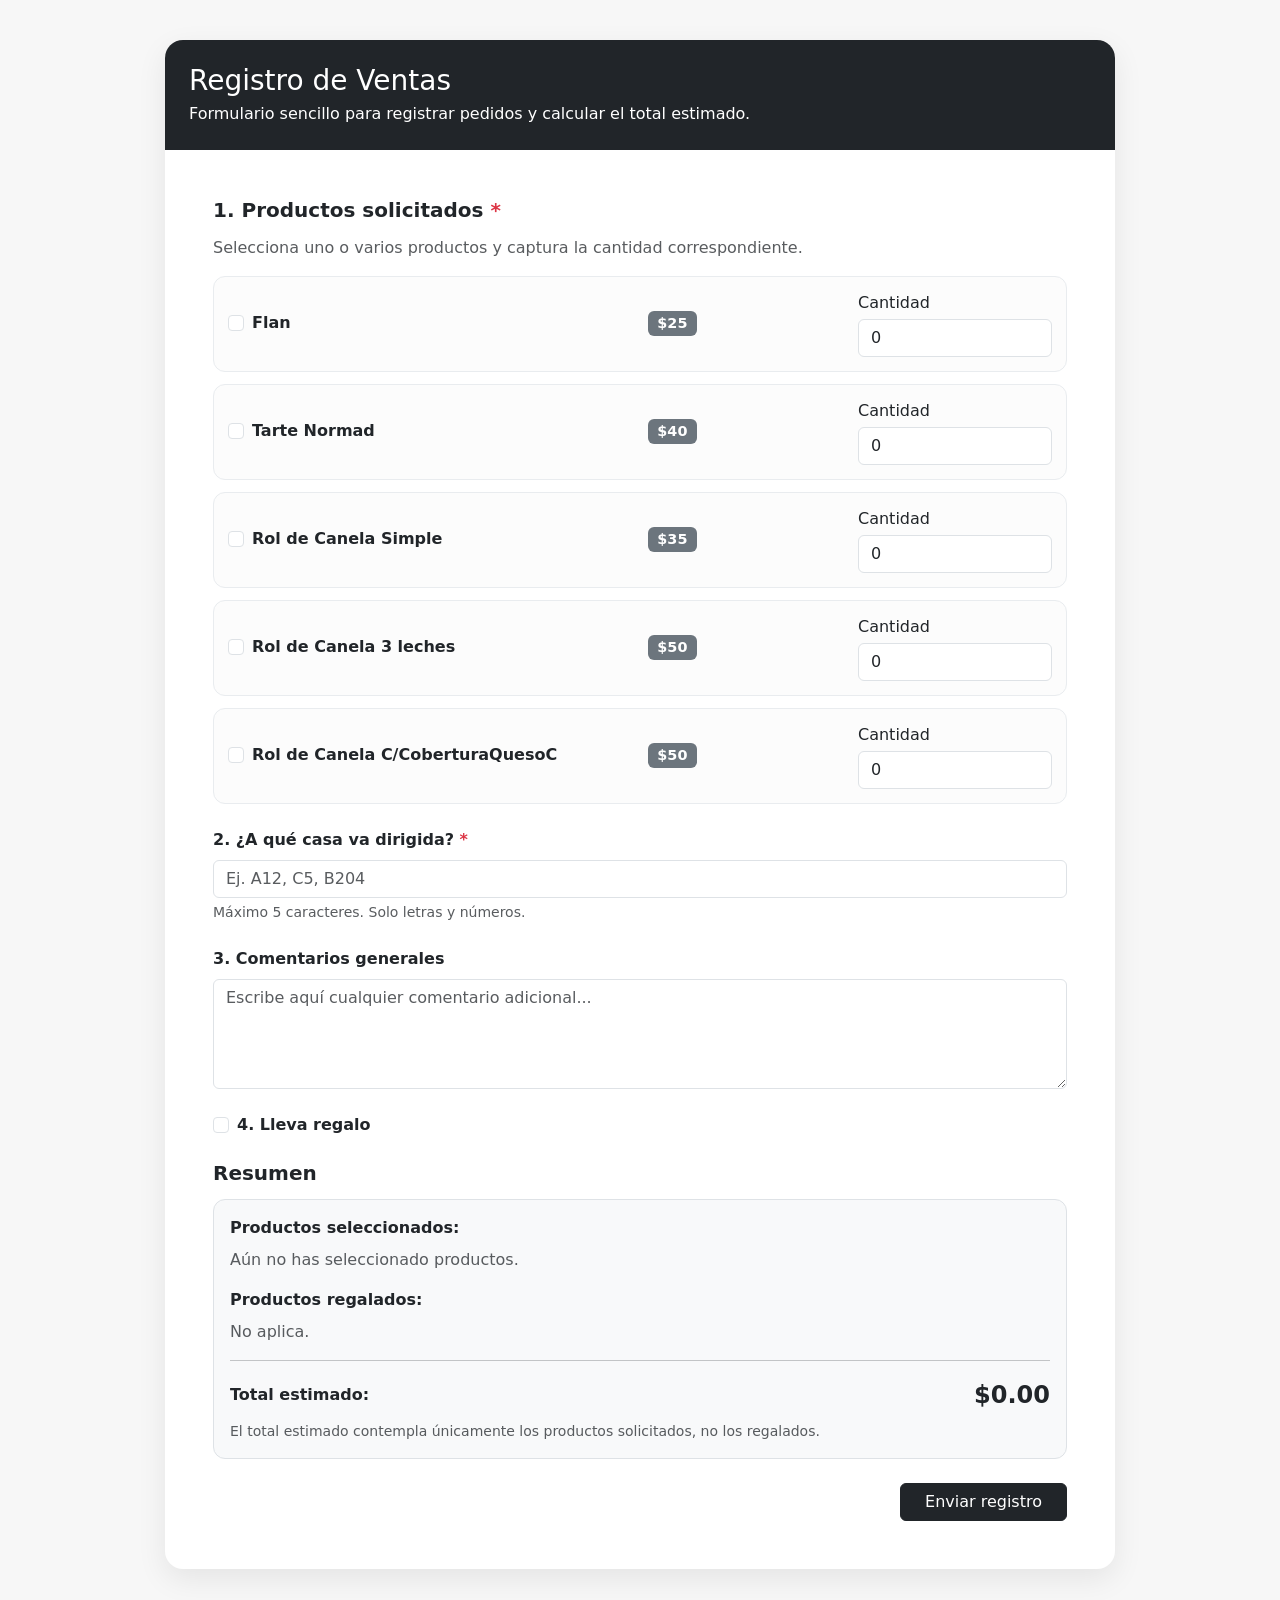
==== provisional/internalServices/registro-ventas/index.html @ c913f5dd "primera prueba funcional de lo que queremos hacer" ====
<!DOCTYPE html>
<html lang="es">
<head>
  <meta charset="UTF-8" />
  <meta name="viewport" content="width=device-width, initial-scale=1.0" />
  <title>Registro de Ventas</title>
  <link
    href="https://cdn.jsdelivr.net/npm/bootstrap@5.3.3/dist/css/bootstrap.min.css"
    rel="stylesheet"
  />
  <style>
    body {
      background: #f7f7f7;
    }

    .form-card {
      max-width: 950px;
      margin: 40px auto;
      background: #fff;
      border-radius: 18px;
      box-shadow: 0 10px 30px rgba(0, 0, 0, 0.08);
      overflow: hidden;
    }

    .form-header {
      background: #212529;
      color: #fff;
      padding: 24px;
    }

    .product-row,
    .gift-row {
      border: 1px solid #e9ecef;
      border-radius: 12px;
      padding: 14px;
      margin-bottom: 12px;
      background: #fcfcfc;
    }

    .section-title {
      font-weight: 700;
      margin-bottom: 14px;
    }

    .summary-box {
      background: #f8f9fa;
      border: 1px solid #dee2e6;
      border-radius: 12px;
      padding: 16px;
    }

    .hidden {
      display: none !important;
    }

    .price-badge {
      font-size: 0.9rem;
    }

    .required-star {
      color: #dc3545;
    }
  </style>
</head>
<body>
  <div class="container">
    <div class="form-card">
      <div class="form-header">
        <h1 class="h3 mb-1">Registro de Ventas</h1>
        <p class="mb-0">Formulario sencillo para registrar pedidos y calcular el total estimado.</p>
      </div>

      <div class="p-4 p-md-5">
        <form
          id="salesForm"
          action="https://formspree.io/f/mreynare"
          method="POST"
          novalidate
        >
          <!-- ===================================================== -->
          <!-- CONFIGURACION OCULTA PARA FORMSPREE -->
          <!-- ===================================================== -->
          <input type="hidden" name="_subject" value="Nuevo registro de venta" />
          <input type="hidden" name="Resumen de productos solicitados" id="productosSolicitadosResumen" />
          <input type="hidden" name="Resumen de productos regalados" id="productosRegaladosResumen" />
          <input type="hidden" name="Total estimado" id="totalEstimadoInput" />
          <input type="hidden" name="Lleva regalo (respuesta)" id="llevaRegaloRespuesta" />

          <!-- ===================================================== -->
          <!-- 1. PRODUCTOS SOLICITADOS -->
          <!-- ===================================================== -->
          <section class="mb-4">
            <h2 class="h5 section-title">
              1. Productos solicitados <span class="required-star">*</span>
            </h2>
            <p class="text-muted mb-3">
              Selecciona uno o varios productos y captura la cantidad correspondiente.
            </p>

            <div id="productsContainer"></div>
            <div class="invalid-feedback d-block hidden" id="productsError">
              Debes seleccionar al menos un producto con cantidad mayor a 0.
            </div>
          </section>

          <!-- ===================================================== -->
          <!-- 2. A QUE CASA VA DIRIGIDA -->
          <!-- ===================================================== -->
          <section class="mb-4">
            <label for="casaDirigida" class="form-label fw-semibold">
              2. ¿A qué casa va dirigida? <span class="required-star">*</span>
            </label>
            <input
              type="text"
              class="form-control"
              id="casaDirigida"
              name="A que casa va dirigida"
              maxlength="5"
              placeholder="Ej. A12, C5, B204"
              required
            />
            <div class="form-text">
              Máximo 5 caracteres. Solo letras y números.
            </div>
            <div class="invalid-feedback">
              Captura un valor válido de máximo 5 caracteres, usando solo letras y números.
            </div>
          </section>

          <!-- ===================================================== -->
          <!-- 3. COMENTARIOS GENERALES -->
          <!-- ===================================================== -->
          <section class="mb-4">
            <label for="comentariosGenerales" class="form-label fw-semibold">
              3. Comentarios generales
            </label>
            <textarea
              class="form-control"
              id="comentariosGenerales"
              name="Comentarios generales"
              rows="4"
              placeholder="Escribe aquí cualquier comentario adicional..."
            ></textarea>
          </section>

          <!-- ===================================================== -->
          <!-- 4. LLEVA REGALO -->
          <!-- ===================================================== -->
          <section class="mb-4">
            <div class="form-check mb-3">
              <input
                class="form-check-input"
                type="checkbox"
                id="llevaRegalo"
                name="Lleva regalo"
              />
              <label class="form-check-label fw-semibold" for="llevaRegalo">
                4. Lleva regalo
              </label>
            </div>

            <div id="giftSection" class="hidden">
              <div class="mb-2 text-muted">
                Selecciona los productos que se regalaron y su cantidad.
              </div>
              <div id="giftProductsContainer"></div>
            </div>
          </section>

          <!-- ===================================================== -->
          <!-- RESUMEN -->
          <!-- ===================================================== -->
          <section class="mb-4">
            <h2 class="h5 section-title">Resumen</h2>
            <div class="summary-box">
              <p class="mb-2"><strong>Productos seleccionados:</strong></p>
              <div id="selectedProductsPreview" class="mb-3 text-muted">
                Aún no has seleccionado productos.
              </div>

              <p class="mb-2"><strong>Productos regalados:</strong></p>
              <div id="giftProductsPreview" class="mb-3 text-muted">
                No aplica.
              </div>

              <hr />

              <div class="d-flex justify-content-between align-items-center">
                <span class="fw-semibold">Total estimado:</span>
                <span class="fs-4 fw-bold" id="totalDisplay">$0.00</span>
              </div>
              <div class="form-text mt-2">
                El total estimado contempla únicamente los productos solicitados, no los regalados.
              </div>
            </div>
          </section>

          <div class="d-grid d-md-flex justify-content-md-end">
            <button type="submit" class="btn btn-dark px-4">
              Enviar registro
            </button>
          </div>
        </form>
      </div>
    </div>
  </div>

  <script>
    /*
      ============================================================
      CONFIGURACION EDITABLE DE PRODUCTOS
      - Aqui puedes cambiar nombres y precios
      ============================================================
    */
    const PRODUCTOS = [
      { id: "flan", nombre: "Flan", precio: 25 },
      { id: "tarte_normad", nombre: "Tarte Normad", precio: 40 },
      { id: "rol_canela_simple", nombre: "Rol de Canela Simple", precio: 35 },
      { id: "rol_canela_3_leches", nombre: "Rol de Canela 3 leches", precio: 50 },
      { id: "rol_canela_cobertura_quesoc", nombre: "Rol de Canela C/CoberturaQuesoC", precio: 50 }
    ];

    const productsContainer = document.getElementById("productsContainer");
    const giftProductsContainer = document.getElementById("giftProductsContainer");
    const llevaRegaloCheckbox = document.getElementById("llevaRegalo");
    const giftSection = document.getElementById("giftSection");
    const totalDisplay = document.getElementById("totalDisplay");
    const selectedProductsPreview = document.getElementById("selectedProductsPreview");
    const giftProductsPreview = document.getElementById("giftProductsPreview");
    const totalEstimadoInput = document.getElementById("totalEstimadoInput");
    const productosSolicitadosResumen = document.getElementById("productosSolicitadosResumen");
    const productosRegaladosResumen = document.getElementById("productosRegaladosResumen");
    const llevaRegaloRespuesta = document.getElementById("llevaRegaloRespuesta");
    const salesForm = document.getElementById("salesForm");
    const casaDirigidaInput = document.getElementById("casaDirigida");
    const productsError = document.getElementById("productsError");

    function createProductRow(producto, type = "venta") {
      const row = document.createElement("div");
      row.className = type === "venta" ? "product-row" : "gift-row";

      const checkId = `${type}_${producto.id}_check`;
      const qtyId = `${type}_${producto.id}_qty`;

      row.innerHTML = `
        <div class="row g-3 align-items-center">
          <div class="col-12 col-md-6">
            <div class="form-check">
              <input
                class="form-check-input product-check"
                type="checkbox"
                id="${checkId}"
                data-type="${type}"
                data-product-id="${producto.id}"
                data-product-name="${producto.nombre}"
                data-product-price="${producto.precio}"
              />
              <label class="form-check-label fw-semibold" for="${checkId}">
                ${producto.nombre}
              </label>
            </div>
          </div>

          <div class="col-6 col-md-3">
            <span class="badge text-bg-secondary price-badge">$${producto.precio}</span>
          </div>

          <div class="col-6 col-md-3">
            <label for="${qtyId}" class="form-label mb-1">Cantidad</label>
            <input
              type="number"
              min="0"
              step="1"
              value="0"
              id="${qtyId}"
              class="form-control product-qty"
              data-type="${type}"
              data-product-id="${producto.id}"
              data-product-name="${producto.nombre}"
              data-product-price="${producto.precio}"
              ${type === "regalo" ? '' : `name="Cantidad producto ${producto.nombre}"`}
            />
          </div>
        </div>
      `;

      return row;
    }

    function renderProducts() {
      productsContainer.innerHTML = "";
      giftProductsContainer.innerHTML = "";

      PRODUCTOS.forEach((producto) => {
        productsContainer.appendChild(createProductRow(producto, "venta"));
        giftProductsContainer.appendChild(createProductRow(producto, "regalo"));
      });

      attachEvents();
      updateSummary();
    }

    function attachEvents() {
      document.querySelectorAll(".product-check").forEach((checkbox) => {
        checkbox.addEventListener("change", () => {
          const type = checkbox.dataset.type;
          const productId = checkbox.dataset.productId;
          const qtyInput = document.querySelector(
            `.product-qty[data-type="${type}"][data-product-id="${productId}"]`
          );

          if (checkbox.checked && Number(qtyInput.value) === 0) {
            qtyInput.value = 1;
          }

          if (!checkbox.checked) {
            qtyInput.value = 0;
          }

          updateSummary();
        });
      });

      document.querySelectorAll(".product-qty").forEach((qtyInput) => {
        qtyInput.addEventListener("input", () => {
          let value = parseInt(qtyInput.value, 10);

          if (isNaN(value) || value < 0) {
            qtyInput.value = 0;
            value = 0;
          }

          const type = qtyInput.dataset.type;
          const productId = qtyInput.dataset.productId;
          const checkbox = document.querySelector(
            `.product-check[data-type="${type}"][data-product-id="${productId}"]`
          );

          checkbox.checked = value > 0;
          updateSummary();
        });
      });
    }

    function getSelectedProducts(type = "venta") {
      const items = [];

      document.querySelectorAll(`.product-qty[data-type="${type}"]`).forEach((input) => {
        const cantidad = parseInt(input.value, 10) || 0;

        if (cantidad > 0) {
          items.push({
            id: input.dataset.productId,
            nombre: input.dataset.productName,
            precio: parseFloat(input.dataset.productPrice),
            cantidad: cantidad,
            subtotal: parseFloat(input.dataset.productPrice) * cantidad
          });
        }
      });

      return items;
    }

    function updateSummary() {
      const ventas = getSelectedProducts("venta");
      const regalos = llevaRegaloCheckbox.checked ? getSelectedProducts("regalo") : [];

      const total = ventas.reduce((acc, item) => acc + item.subtotal, 0);

      if (ventas.length > 0) {
        selectedProductsPreview.innerHTML = ventas
          .map(
            (item) =>
              `<div>• ${item.nombre} — Cantidad: ${item.cantidad} — Subtotal: $${item.subtotal.toFixed(2)}</div>`
          )
          .join("");
      } else {
        selectedProductsPreview.innerHTML = `<span class="text-muted">Aún no has seleccionado productos.</span>`;
      }

      if (llevaRegaloCheckbox.checked) {
        if (regalos.length > 0) {
          giftProductsPreview.innerHTML = regalos
            .map((item) => `<div>• ${item.nombre} — Cantidad: ${item.cantidad}</div>`)
            .join("");
        } else {
          giftProductsPreview.innerHTML = `<span class="text-muted">Se marcó regalo, pero aún no se han seleccionado productos regalados.</span>`;
        }
      } else {
        giftProductsPreview.innerHTML = `<span class="text-muted">No aplica.</span>`;
      }

      totalDisplay.textContent = `$${total.toFixed(2)}`;
      totalEstimadoInput.value = total.toFixed(2);

      productosSolicitadosResumen.value =
        ventas.length > 0
          ? ventas
              .map(
                (item) =>
                  `${item.nombre} | Cantidad: ${item.cantidad} | Precio unitario: $${item.precio} | Subtotal: $${item.subtotal.toFixed(2)}`
              )
              .join(" ; ")
          : "Sin productos seleccionados";

      productosRegaladosResumen.value =
        regalos.length > 0
          ? regalos
              .map((item) => `${item.nombre} | Cantidad: ${item.cantidad}`)
              .join(" ; ")
          : "Sin productos regalados";

      llevaRegaloRespuesta.value = llevaRegaloCheckbox.checked ? "Sí" : "No";
    }

    function validateCasaDirigida() {
      const value = casaDirigidaInput.value.trim();
      const regex = /^[a-zA-Z0-9]{1,5}$/;

      if (!regex.test(value)) {
        casaDirigidaInput.classList.add("is-invalid");
        return false;
      }

      casaDirigidaInput.classList.remove("is-invalid");
      casaDirigidaInput.classList.add("is-valid");
      return true;
    }

    function validateProducts() {
      const ventas = getSelectedProducts("venta");
      const isValid = ventas.length > 0;

      productsError.classList.toggle("hidden", isValid);
      return isValid;
    }

    casaDirigidaInput.addEventListener("input", () => {
      const cleaned = casaDirigidaInput.value.replace(/[^a-zA-Z0-9]/g, "").slice(0, 5);
      casaDirigidaInput.value = cleaned;
      if (cleaned.length > 0) validateCasaDirigida();
    });

    llevaRegaloCheckbox.addEventListener("change", () => {
      giftSection.classList.toggle("hidden", !llevaRegaloCheckbox.checked);

      if (!llevaRegaloCheckbox.checked) {
        document.querySelectorAll('.product-qty[data-type="regalo"]').forEach((input) => {
          input.value = 0;
        });
        document.querySelectorAll('.product-check[data-type="regalo"]').forEach((check) => {
          check.checked = false;
        });
      }

      updateSummary();
    });

    salesForm.addEventListener("submit", (e) => {
      const isCasaValid = validateCasaDirigida();
      const areProductsValid = validateProducts();

      updateSummary();

      if (!isCasaValid || !areProductsValid) {
        e.preventDefault();
        e.stopPropagation();
      }
    });

    renderProducts();
  </script>
</body>
</html>
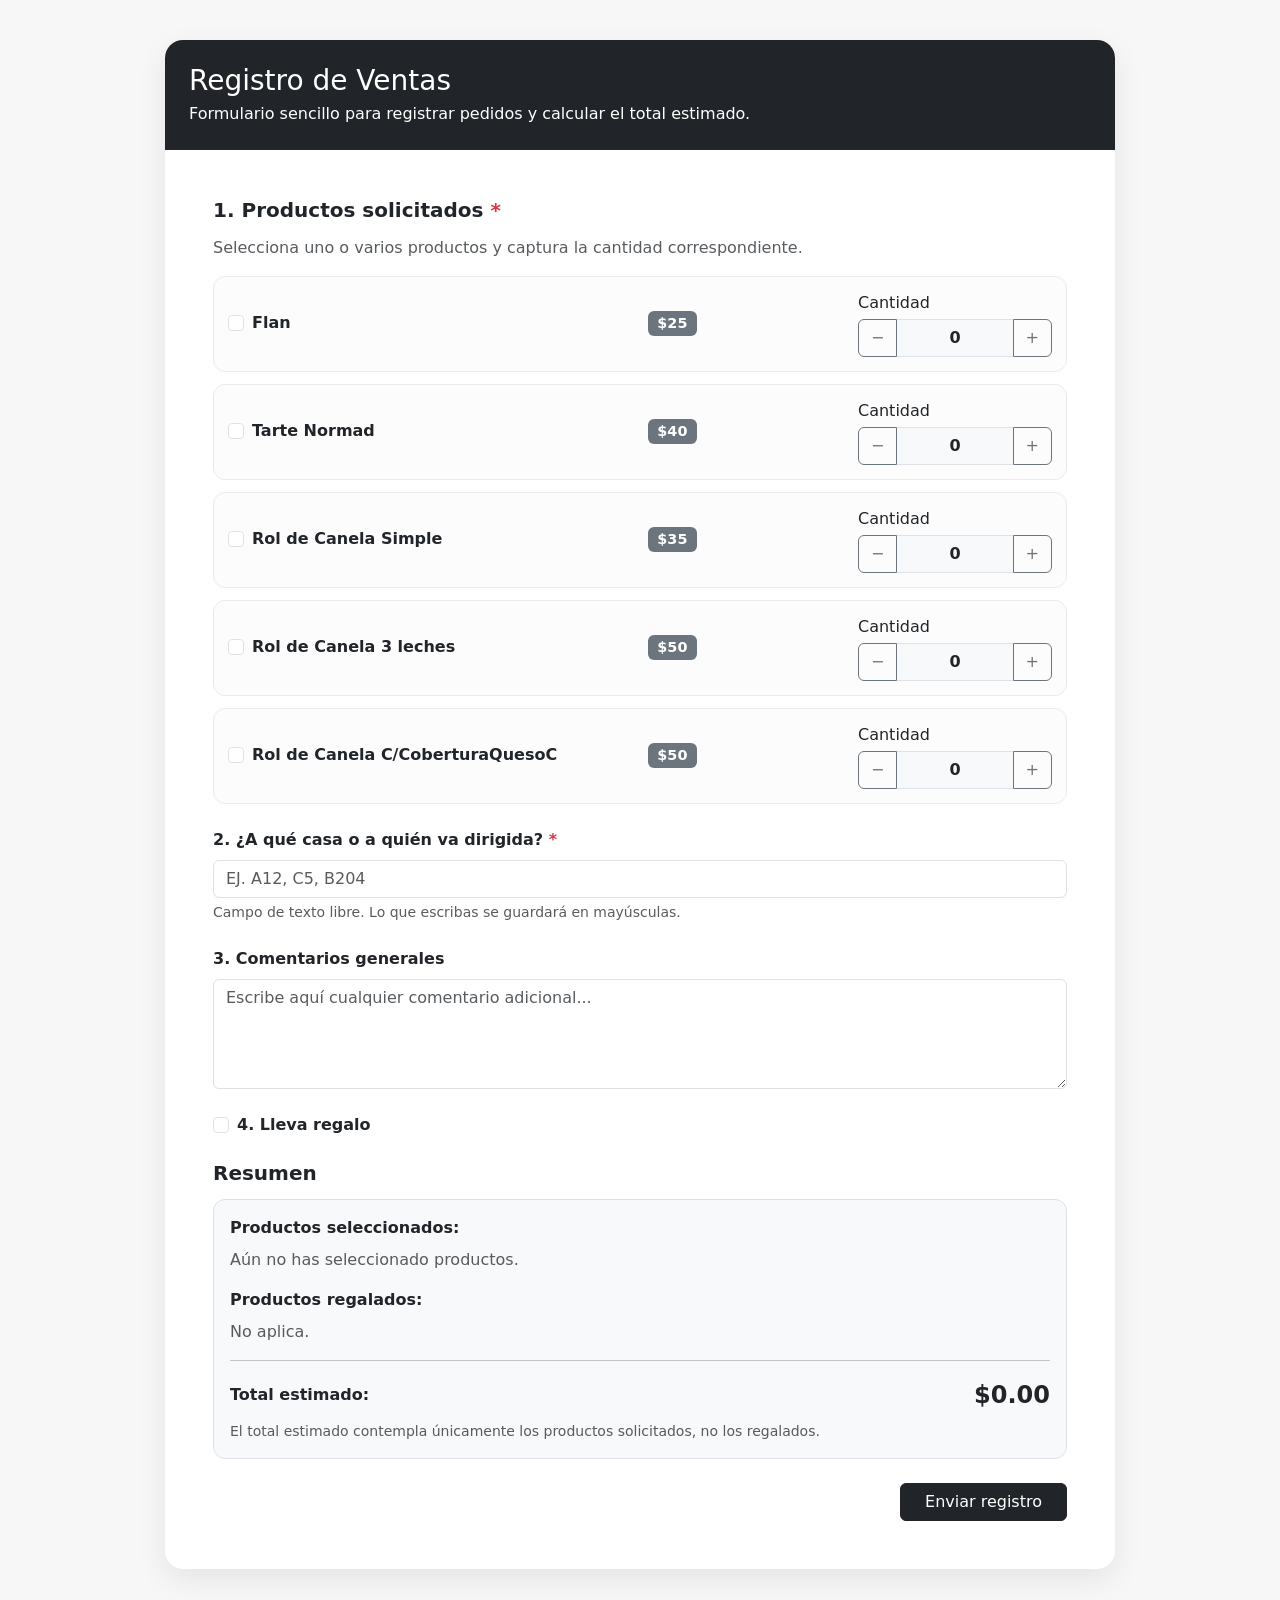
==== commit 3c7aaa03: "registro de ventas" ====
--- a/provisional/internalServices/registro-ventas/index.html
+++ b/provisional/internalServices/registro-ventas/index.html
@@ -60,6 +60,11 @@
     .required-star {
       color: #dc3545;
     }
+
+    .qty-stepper-wrap .qty-display {
+      min-width: 2.75rem;
+      user-select: none;
+    }
   </style>
 </head>
 <body>
@@ -108,22 +113,21 @@
           <!-- ===================================================== -->
           <section class="mb-4">
             <label for="casaDirigida" class="form-label fw-semibold">
-              2. ¿A qué casa va dirigida? <span class="required-star">*</span>
+              2. ¿A qué casa o a quién va dirigida? <span class="required-star">*</span>
             </label>
             <input
               type="text"
-              class="form-control"
+              class="form-control text-uppercase"
               id="casaDirigida"
               name="A que casa va dirigida"
-              maxlength="5"
               placeholder="Ej. A12, C5, B204"
               required
             />
             <div class="form-text">
-              Máximo 5 caracteres. Solo letras y números.
+              Campo de texto libre. Lo que escribas se guardará en mayúsculas.
             </div>
             <div class="invalid-feedback">
-              Captura un valor válido de máximo 5 caracteres, usando solo letras y números.
+              Indica a qué casa o a quién va dirigido el pedido.
             </div>
           </section>
 
@@ -267,24 +271,57 @@
 
           <div class="col-6 col-md-3">
             <label for="${qtyId}" class="form-label mb-1">Cantidad</label>
-            <input
-              type="number"
-              min="0"
-              step="1"
-              value="0"
-              id="${qtyId}"
-              class="form-control product-qty"
-              data-type="${type}"
-              data-product-id="${producto.id}"
-              data-product-name="${producto.nombre}"
-              data-product-price="${producto.precio}"
-              ${type === "regalo" ? '' : `name="Cantidad producto ${producto.nombre}"`}
-            />
+            <div class="qty-stepper-wrap">
+              <input
+                type="hidden"
+                value="0"
+                id="${qtyId}"
+                class="product-qty"
+                data-type="${type}"
+                data-product-id="${producto.id}"
+                data-product-name="${producto.nombre}"
+                data-product-price="${producto.precio}"
+                ${type === "regalo" ? '' : `name="Cantidad producto ${producto.nombre}"`}
+              />
+              <div class="input-group">
+                <button
+                  type="button"
+                  class="btn btn-outline-secondary qty-btn qty-minus"
+                  data-type="${type}"
+                  data-product-id="${producto.id}"
+                  aria-label="Disminuir cantidad"
+                >
+                  −
+                </button>
+                <span
+                  class="input-group-text flex-grow-1 justify-content-center qty-display fw-semibold"
+                  id="${qtyId}_display"
+                  aria-live="polite"
+                >0</span>
+                <button
+                  type="button"
+                  class="btn btn-outline-secondary qty-btn qty-plus"
+                  data-type="${type}"
+                  data-product-id="${producto.id}"
+                  aria-label="Aumentar cantidad"
+                >
+                  +
+                </button>
+              </div>
+            </div>
           </div>
         </div>
       `;
 
       return row;
+    }
+
+    function setProductQuantity(qtyInput, newValue) {
+      let v = Math.max(0, parseInt(newValue, 10) || 0);
+      qtyInput.value = String(v);
+      const wrap = qtyInput.closest(".qty-stepper-wrap");
+      const display = wrap && wrap.querySelector(".qty-display");
+      if (display) display.textContent = v;
     }
 
     function renderProducts() {
@@ -310,32 +347,32 @@
           );
 
           if (checkbox.checked && Number(qtyInput.value) === 0) {
-            qtyInput.value = 1;
+            setProductQuantity(qtyInput, 1);
           }
 
           if (!checkbox.checked) {
-            qtyInput.value = 0;
+            setProductQuantity(qtyInput, 0);
           }
 
           updateSummary();
         });
       });
 
-      document.querySelectorAll(".product-qty").forEach((qtyInput) => {
-        qtyInput.addEventListener("input", () => {
-          let value = parseInt(qtyInput.value, 10);
-
-          if (isNaN(value) || value < 0) {
-            qtyInput.value = 0;
-            value = 0;
-          }
-
-          const type = qtyInput.dataset.type;
-          const productId = qtyInput.dataset.productId;
+      document.querySelectorAll(".qty-minus, .qty-plus").forEach((btn) => {
+        btn.addEventListener("click", () => {
+          const type = btn.dataset.type;
+          const productId = btn.dataset.productId;
+          const qtyInput = document.querySelector(
+            `.product-qty[data-type="${type}"][data-product-id="${productId}"]`
+          );
+          const delta = btn.classList.contains("qty-plus") ? 1 : -1;
+          const current = parseInt(qtyInput.value, 10) || 0;
+          setProductQuantity(qtyInput, current + delta);
+
+          const value = parseInt(qtyInput.value, 10) || 0;
           const checkbox = document.querySelector(
             `.product-check[data-type="${type}"][data-product-id="${productId}"]`
           );
-
           checkbox.checked = value > 0;
           updateSummary();
         });
@@ -416,9 +453,8 @@
 
     function validateCasaDirigida() {
       const value = casaDirigidaInput.value.trim();
-      const regex = /^[a-zA-Z0-9]{1,5}$/;
-
-      if (!regex.test(value)) {
+
+      if (value.length === 0) {
         casaDirigidaInput.classList.add("is-invalid");
         return false;
       }
@@ -437,9 +473,21 @@
     }
 
     casaDirigidaInput.addEventListener("input", () => {
-      const cleaned = casaDirigidaInput.value.replace(/[^a-zA-Z0-9]/g, "").slice(0, 5);
-      casaDirigidaInput.value = cleaned;
-      if (cleaned.length > 0) validateCasaDirigida();
+      const el = casaDirigidaInput;
+      const start = el.selectionStart;
+      const end = el.selectionEnd;
+      const upper = el.value.toUpperCase();
+      if (el.value !== upper) {
+        el.value = upper;
+        if (start !== null && end !== null) {
+          el.setSelectionRange(start, end);
+        }
+      }
+      if (el.value.trim().length > 0) {
+        validateCasaDirigida();
+      } else {
+        el.classList.remove("is-valid", "is-invalid");
+      }
     });
 
     llevaRegaloCheckbox.addEventListener("change", () => {
@@ -447,7 +495,7 @@
 
       if (!llevaRegaloCheckbox.checked) {
         document.querySelectorAll('.product-qty[data-type="regalo"]').forEach((input) => {
-          input.value = 0;
+          setProductQuantity(input, 0);
         });
         document.querySelectorAll('.product-check[data-type="regalo"]').forEach((check) => {
           check.checked = false;
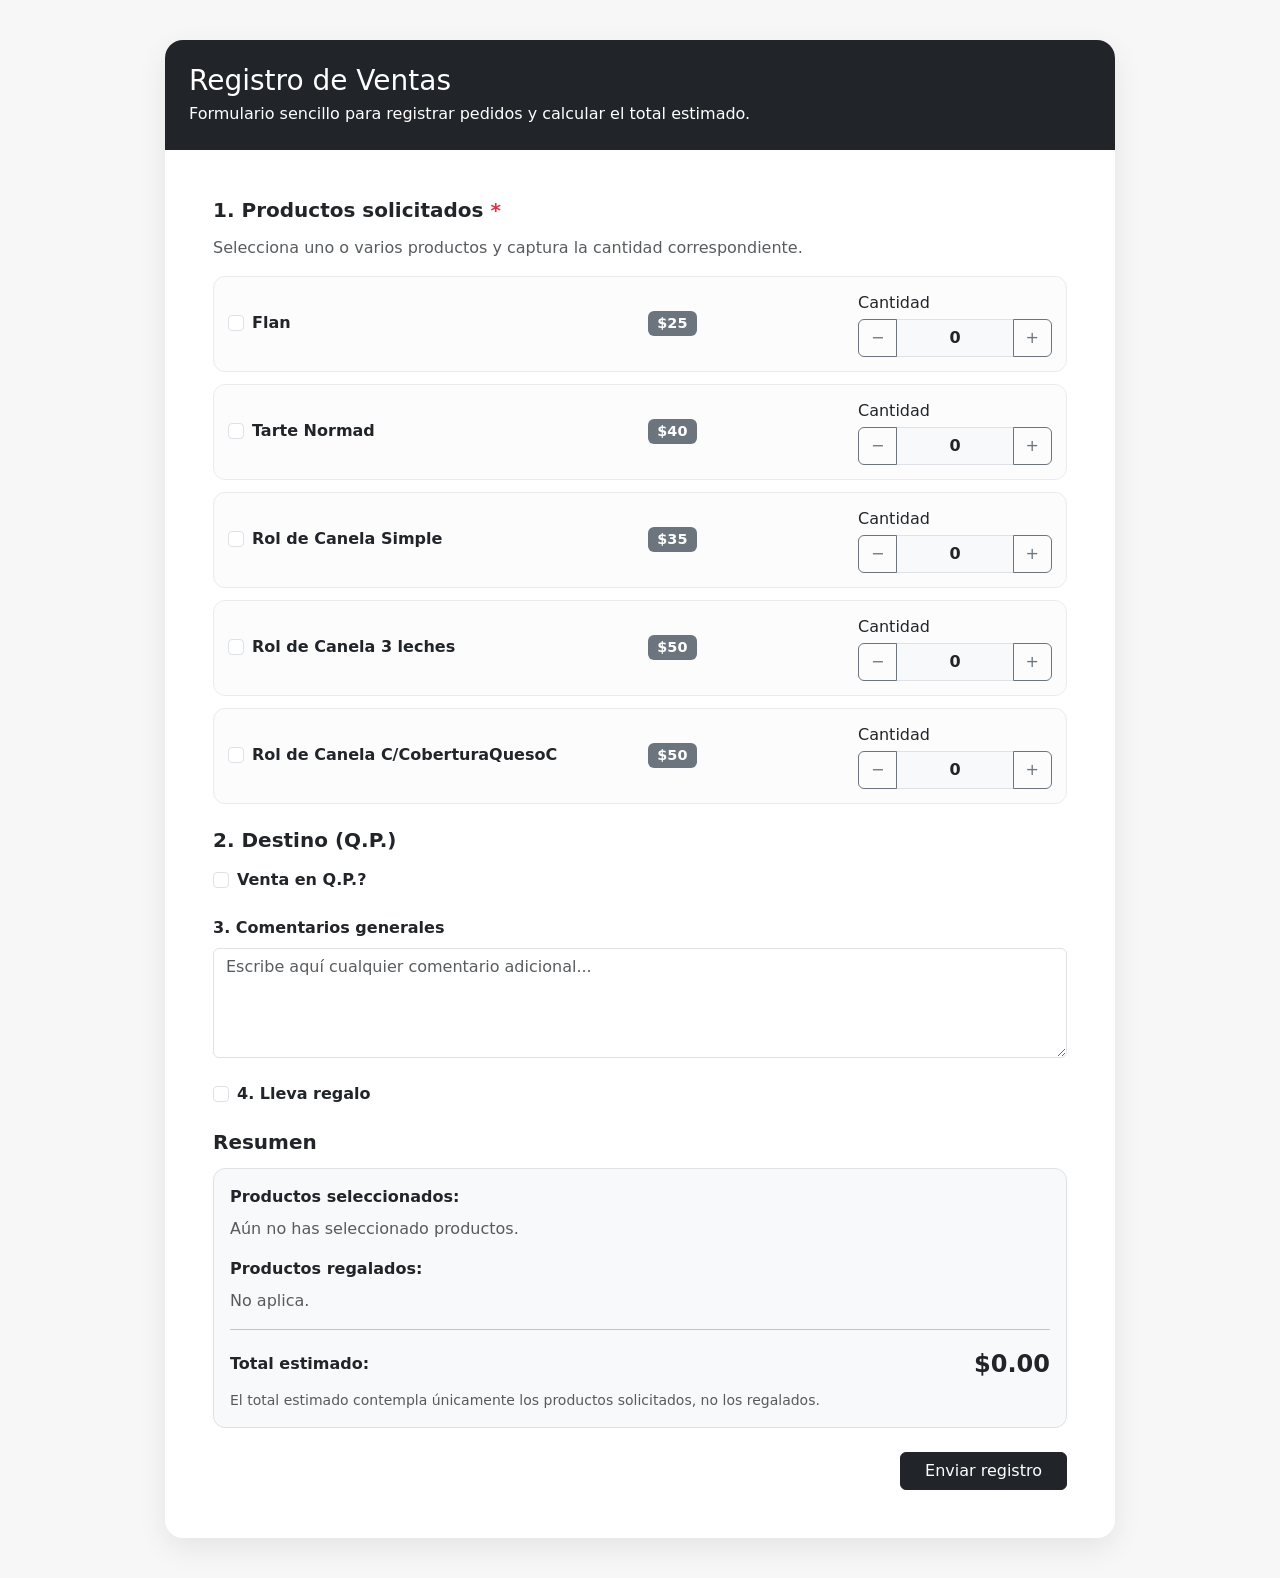
==== commit 880b551a: "arreglamos el tema de lso campos e las ventas" ====
--- a/provisional/internalServices/registro-ventas/index.html
+++ b/provisional/internalServices/registro-ventas/index.html
@@ -78,18 +78,15 @@
       <div class="p-4 p-md-5">
         <form
           id="salesForm"
-          action="https://formspree.io/f/mreynare"
+          action="https://formspree.io/f/xwvrgrld"
           method="POST"
           novalidate
         >
           <!-- ===================================================== -->
           <!-- CONFIGURACION OCULTA PARA FORMSPREE -->
           <!-- ===================================================== -->
-          <input type="hidden" name="_subject" value="Nuevo registro de venta" />
-          <input type="hidden" name="Resumen de productos solicitados" id="productosSolicitadosResumen" />
-          <input type="hidden" name="Resumen de productos regalados" id="productosRegaladosResumen" />
           <input type="hidden" name="Total estimado" id="totalEstimadoInput" />
-          <input type="hidden" name="Lleva regalo (respuesta)" id="llevaRegaloRespuesta" />
+
 
           <!-- ===================================================== -->
           <!-- 1. PRODUCTOS SOLICITADOS -->
@@ -109,25 +106,47 @@
           </section>
 
           <!-- ===================================================== -->
-          <!-- 2. A QUE CASA VA DIRIGIDA -->
+          <!-- 2. VENTA EN Q.P. Y CASA DIRIGIDA -->
           <!-- ===================================================== -->
           <section class="mb-4">
-            <label for="casaDirigida" class="form-label fw-semibold">
-              2. ¿A qué casa o a quién va dirigida? <span class="required-star">*</span>
-            </label>
-            <input
-              type="text"
-              class="form-control text-uppercase"
-              id="casaDirigida"
-              name="A que casa va dirigida"
-              placeholder="Ej. A12, C5, B204"
-              required
-            />
-            <div class="form-text">
-              Campo de texto libre. Lo que escribas se guardará en mayúsculas.
-            </div>
-            <div class="invalid-feedback">
-              Indica a qué casa o a quién va dirigido el pedido.
+            <h2 class="h5 section-title mb-3">2. Destino (Q.P.)</h2>
+
+            <div class="form-check mb-3">
+              <input
+                class="form-check-input"
+                type="checkbox"
+                id="ventaEnQP"
+                name="Venta en Q.P."
+                value="Sí"
+                aria-controls="casaDirigidaWrap"
+                aria-expanded="false"
+              />
+              <label class="form-check-label fw-semibold" for="ventaEnQP">
+                Venta en Q.P.?
+              </label>
+            </div>
+
+            <div id="casaDirigidaWrap" class="hidden">
+              <label for="casaDirigida" class="form-label fw-semibold">
+                ¿A qué casa va dirigida? <span class="required-star">*</span>
+              </label>
+              <input
+                type="text"
+                class="form-control text-uppercase"
+                id="casaDirigida"
+                name="A que casa va dirigida"
+                maxlength="3"
+                inputmode="text"
+                autocomplete="off"
+                placeholder="Ej. A12"
+                disabled
+              />
+              <div class="form-text">
+                Hasta 3 caracteres alfanuméricos. Se convierten a mayúsculas automáticamente.
+              </div>
+              <div class="invalid-feedback" id="casaDirigidaFeedback">
+                Ingresa un código de 1 a 3 letras o números (sin espacios ni símbolos).
+              </div>
             </div>
           </section>
 
@@ -232,12 +251,13 @@
     const selectedProductsPreview = document.getElementById("selectedProductsPreview");
     const giftProductsPreview = document.getElementById("giftProductsPreview");
     const totalEstimadoInput = document.getElementById("totalEstimadoInput");
-    const productosSolicitadosResumen = document.getElementById("productosSolicitadosResumen");
-    const productosRegaladosResumen = document.getElementById("productosRegaladosResumen");
-    const llevaRegaloRespuesta = document.getElementById("llevaRegaloRespuesta");
     const salesForm = document.getElementById("salesForm");
+    const ventaEnQPCheckbox = document.getElementById("ventaEnQP");
+    const casaDirigidaWrap = document.getElementById("casaDirigidaWrap");
     const casaDirigidaInput = document.getElementById("casaDirigida");
     const productsError = document.getElementById("productsError");
+
+    const CASA_QP_REGEX = /^[A-Z0-9]{1,3}$/;
 
     function createProductRow(producto, type = "venta") {
       const row = document.createElement("div");
@@ -281,7 +301,7 @@
                 data-product-id="${producto.id}"
                 data-product-name="${producto.nombre}"
                 data-product-price="${producto.precio}"
-                ${type === "regalo" ? '' : `name="Cantidad producto ${producto.nombre}"`}
+                ${type === "regalo" ? '' : `name="Cant. ${producto.nombre}"`}
               />
               <div class="input-group">
                 <button
@@ -430,32 +450,38 @@
 
       totalDisplay.textContent = `$${total.toFixed(2)}`;
       totalEstimadoInput.value = total.toFixed(2);
-
-      productosSolicitadosResumen.value =
-        ventas.length > 0
-          ? ventas
-              .map(
-                (item) =>
-                  `${item.nombre} | Cantidad: ${item.cantidad} | Precio unitario: $${item.precio} | Subtotal: $${item.subtotal.toFixed(2)}`
-              )
-              .join(" ; ")
-          : "Sin productos seleccionados";
-
-      productosRegaladosResumen.value =
-        regalos.length > 0
-          ? regalos
-              .map((item) => `${item.nombre} | Cantidad: ${item.cantidad}`)
-              .join(" ; ")
-          : "Sin productos regalados";
-
-      llevaRegaloRespuesta.value = llevaRegaloCheckbox.checked ? "Sí" : "No";
+    }
+
+    function setCasaQPSectionOpen(open) {
+      casaDirigidaWrap.classList.toggle("hidden", !open);
+      ventaEnQPCheckbox.setAttribute("aria-expanded", open ? "true" : "false");
+      casaDirigidaInput.disabled = !open;
+      if (!open) {
+        casaDirigidaInput.value = "";
+        casaDirigidaInput.classList.remove("is-valid", "is-invalid");
+        casaDirigidaInput.removeAttribute("required");
+        casaDirigidaInput.setAttribute("aria-required", "false");
+      } else {
+        casaDirigidaInput.setAttribute("required", "");
+        casaDirigidaInput.setAttribute("aria-required", "true");
+      }
+    }
+
+    function sanitizeCasaQP(raw) {
+      return raw.toUpperCase().replace(/[^A-Z0-9]/g, "").slice(0, 3);
     }
 
     function validateCasaDirigida() {
-      const value = casaDirigidaInput.value.trim();
-
-      if (value.length === 0) {
+      if (!ventaEnQPCheckbox.checked) {
+        casaDirigidaInput.classList.remove("is-invalid", "is-valid");
+        return true;
+      }
+
+      const value = sanitizeCasaQP(casaDirigidaInput.value);
+
+      if (value.length === 0 || !CASA_QP_REGEX.test(value)) {
         casaDirigidaInput.classList.add("is-invalid");
+        casaDirigidaInput.classList.remove("is-valid");
         return false;
       }
 
@@ -472,18 +498,28 @@
       return isValid;
     }
 
+    ventaEnQPCheckbox.addEventListener("change", () => {
+      setCasaQPSectionOpen(ventaEnQPCheckbox.checked);
+      if (ventaEnQPCheckbox.checked) {
+        casaDirigidaInput.focus();
+      }
+    });
+
     casaDirigidaInput.addEventListener("input", () => {
       const el = casaDirigidaInput;
+      if (el.disabled) return;
       const start = el.selectionStart;
       const end = el.selectionEnd;
-      const upper = el.value.toUpperCase();
-      if (el.value !== upper) {
-        el.value = upper;
+      const cleaned = sanitizeCasaQP(el.value);
+      if (el.value !== cleaned) {
+        el.value = cleaned;
+        const len = cleaned.length;
         if (start !== null && end !== null) {
-          el.setSelectionRange(start, end);
+          const pos = Math.min(len, start, end);
+          el.setSelectionRange(pos, pos);
         }
       }
-      if (el.value.trim().length > 0) {
+      if (el.value.length > 0) {
         validateCasaDirigida();
       } else {
         el.classList.remove("is-valid", "is-invalid");
@@ -517,6 +553,8 @@
       }
     });
 
+    setCasaQPSectionOpen(false);
+
     renderProducts();
   </script>
 </body>
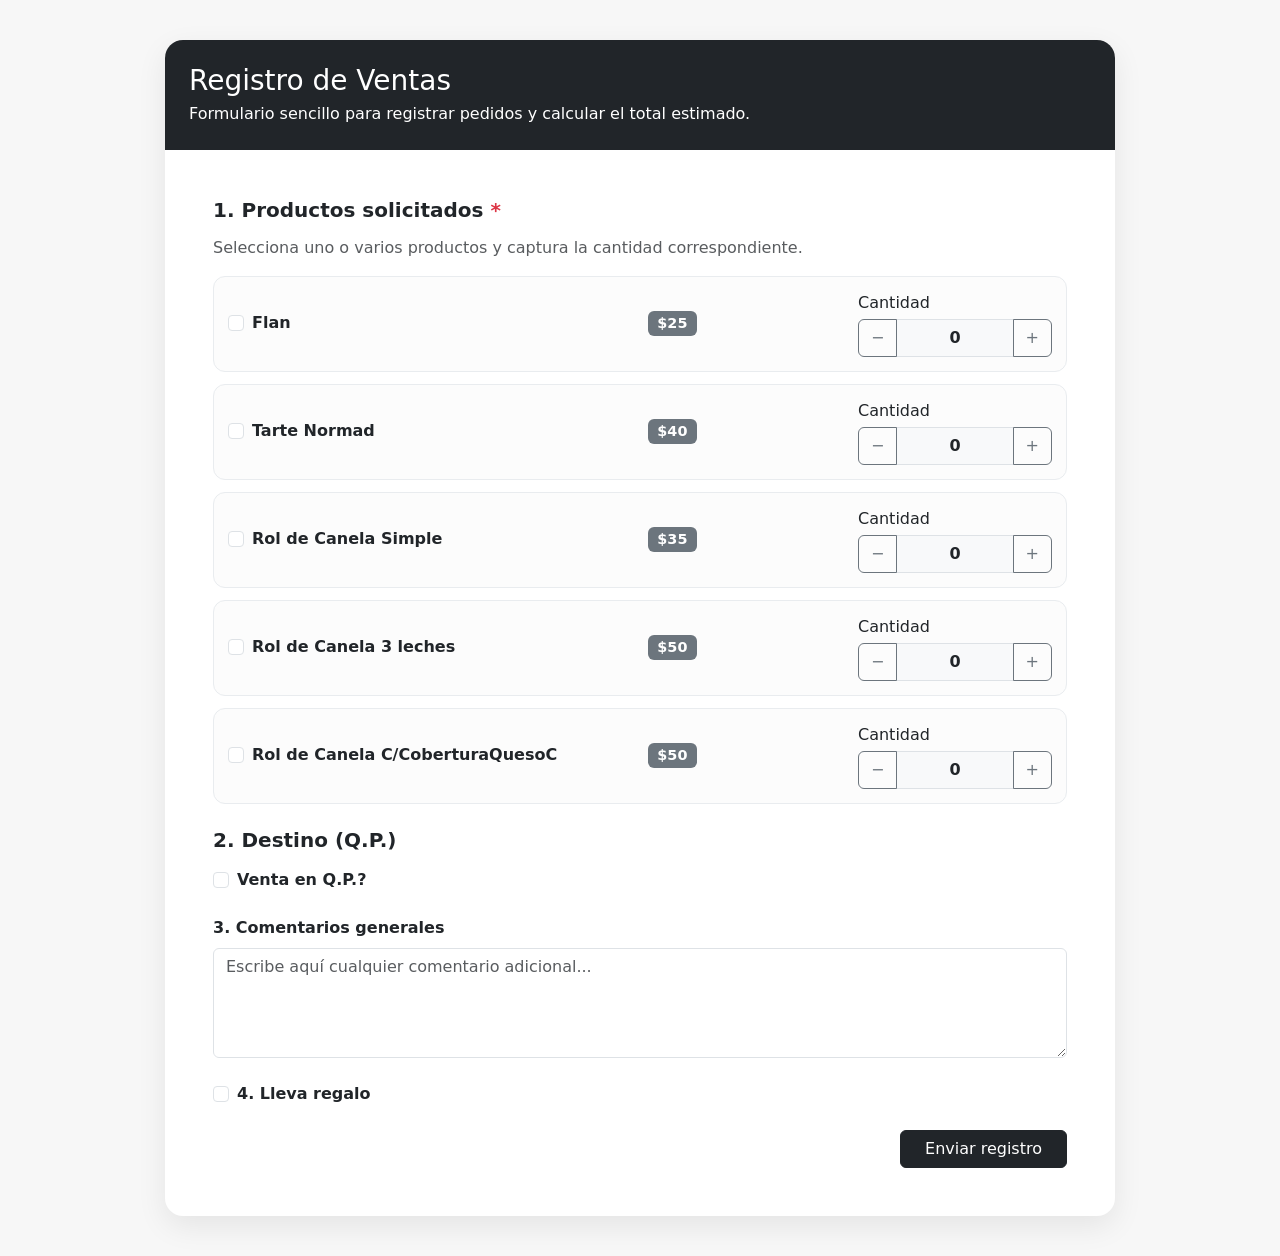
==== commit 5118adc1: "modificaciones en el front-del formulario" ====
--- a/provisional/internalServices/registro-ventas/index.html
+++ b/provisional/internalServices/registro-ventas/index.html
@@ -78,7 +78,7 @@
       <div class="p-4 p-md-5">
         <form
           id="salesForm"
-          action="https://formspree.io/f/xwvrgrld"
+          action="https://formspree.io/f/xojpanwj"
           method="POST"
           novalidate
         >
@@ -134,11 +134,11 @@
                 type="text"
                 class="form-control text-uppercase"
                 id="casaDirigida"
-                name="A que casa va dirigida"
+                name="Casa"
                 maxlength="3"
                 inputmode="text"
                 autocomplete="off"
-                placeholder="Ej. A12"
+                placeholder="Ej. 72E"
                 disabled
               />
               <div class="form-text">
@@ -176,6 +176,7 @@
                 type="checkbox"
                 id="llevaRegalo"
                 name="Lleva regalo"
+                value="Sí"
               />
               <label class="form-check-label fw-semibold" for="llevaRegalo">
                 4. Lleva regalo
@@ -193,7 +194,7 @@
           <!-- ===================================================== -->
           <!-- RESUMEN -->
           <!-- ===================================================== -->
-          <section class="mb-4">
+          <!-- <section class="mb-4">
             <h2 class="h5 section-title">Resumen</h2>
             <div class="summary-box">
               <p class="mb-2"><strong>Productos seleccionados:</strong></p>
@@ -216,7 +217,7 @@
                 El total estimado contempla únicamente los productos solicitados, no los regalados.
               </div>
             </div>
-          </section>
+          </section> -->
 
           <div class="d-grid d-md-flex justify-content-md-end">
             <button type="submit" class="btn btn-dark px-4">
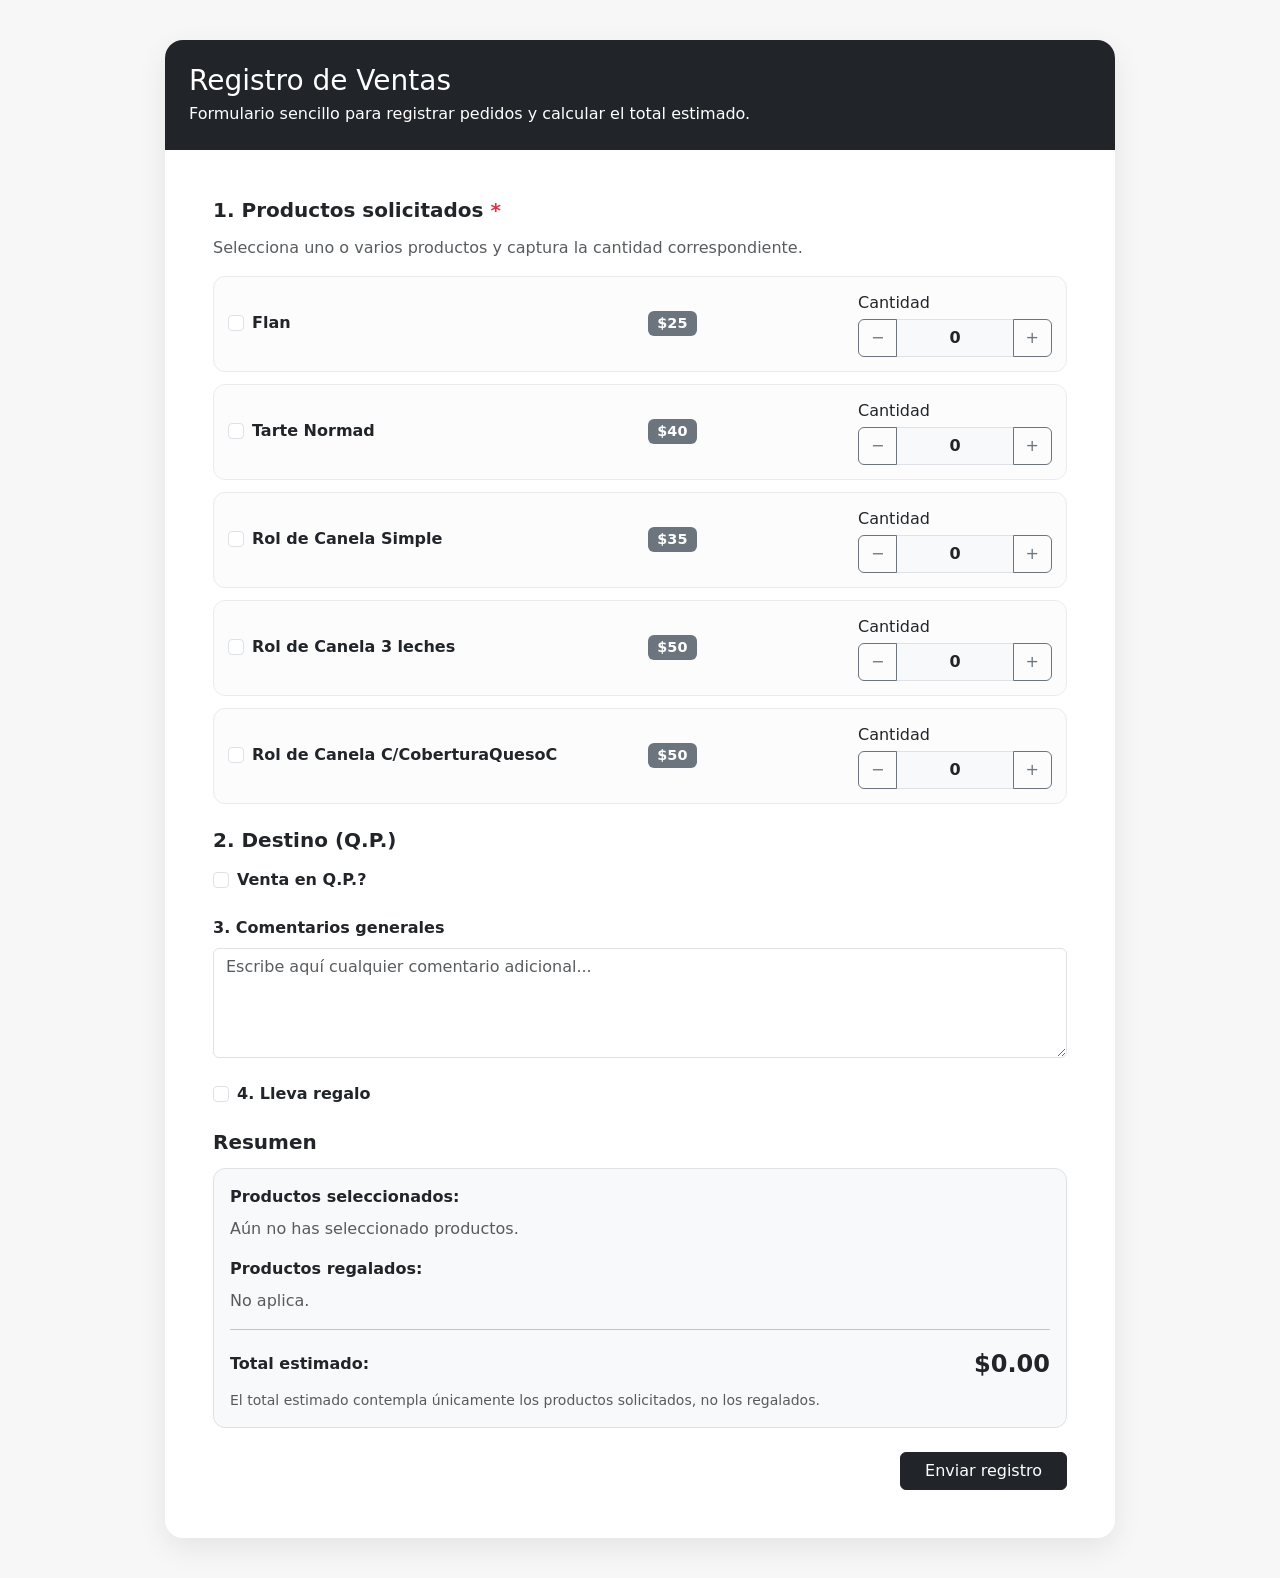
==== commit 30e383f0: "Reparamos el envio del precio total estimado" ====
--- a/provisional/internalServices/registro-ventas/index.html
+++ b/provisional/internalServices/registro-ventas/index.html
@@ -85,7 +85,7 @@
           <!-- ===================================================== -->
           <!-- CONFIGURACION OCULTA PARA FORMSPREE -->
           <!-- ===================================================== -->
-          <input type="hidden" name="Total estimado" id="totalEstimadoInput" />
+          <input type="hidden" name="Total estimado" id="totalEstimadoInput"/>
 
 
           <!-- ===================================================== -->
@@ -194,7 +194,7 @@
           <!-- ===================================================== -->
           <!-- RESUMEN -->
           <!-- ===================================================== -->
-          <!-- <section class="mb-4">
+          <section class="mb-4">
             <h2 class="h5 section-title">Resumen</h2>
             <div class="summary-box">
               <p class="mb-2"><strong>Productos seleccionados:</strong></p>
@@ -217,7 +217,7 @@
                 El total estimado contempla únicamente los productos solicitados, no los regalados.
               </div>
             </div>
-          </section> -->
+          </section>
 
           <div class="d-grid d-md-flex justify-content-md-end">
             <button type="submit" class="btn btn-dark px-4">
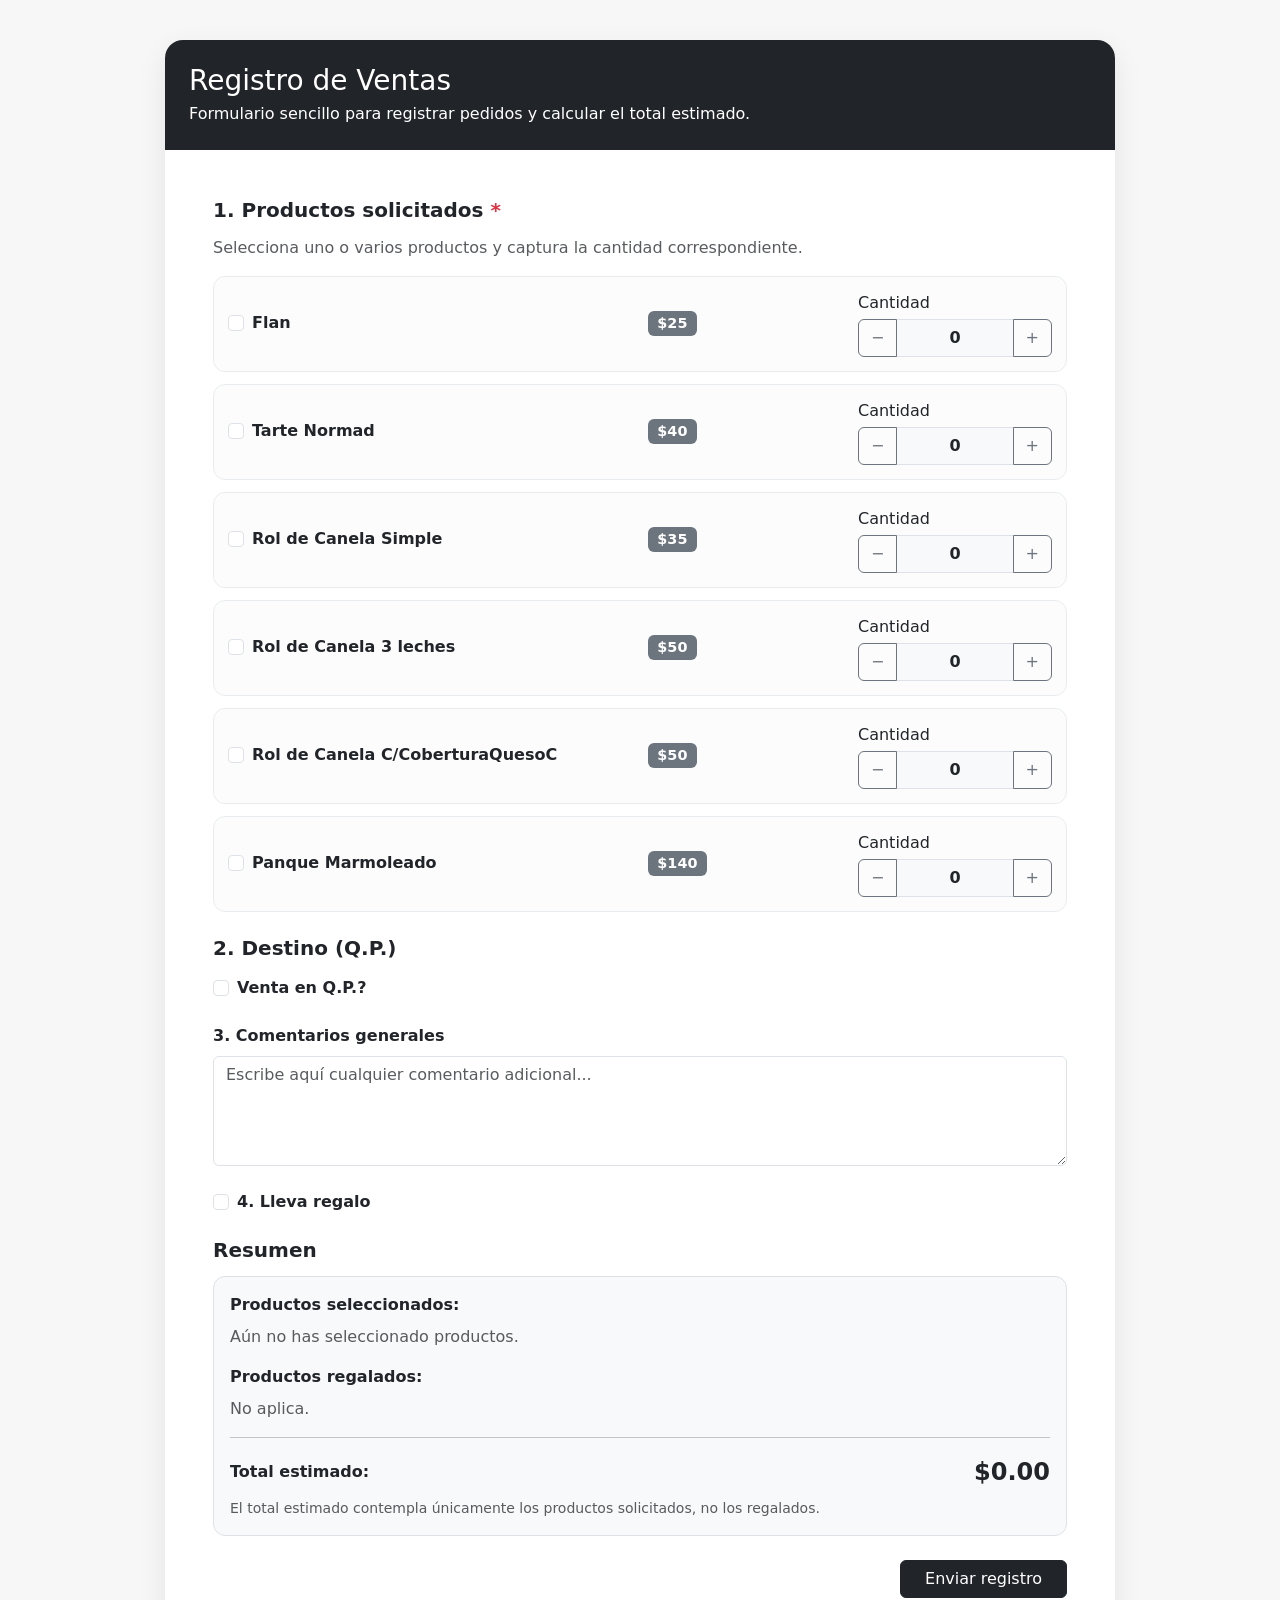
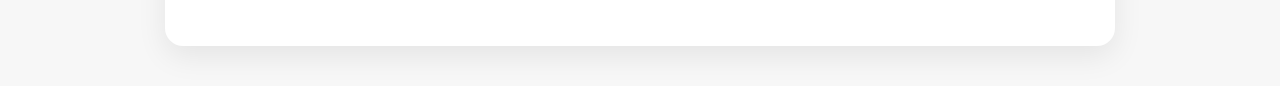
==== commit e7658700: "agregamos el panque marmoleado" ====
--- a/provisional/internalServices/registro-ventas/index.html
+++ b/provisional/internalServices/registro-ventas/index.html
@@ -241,7 +241,8 @@
       { id: "tarte_normad", nombre: "Tarte Normad", precio: 40 },
       { id: "rol_canela_simple", nombre: "Rol de Canela Simple", precio: 35 },
       { id: "rol_canela_3_leches", nombre: "Rol de Canela 3 leches", precio: 50 },
-      { id: "rol_canela_cobertura_quesoc", nombre: "Rol de Canela C/CoberturaQuesoC", precio: 50 }
+      { id: "rol_canela_cobertura_quesoc", nombre: "Rol de Canela C/CoberturaQuesoC", precio: 50 },
+      { id: "panque_marmoleado", nombre: "Panque Marmoleado", precio: 140 }
     ];
 
     const productsContainer = document.getElementById("productsContainer");
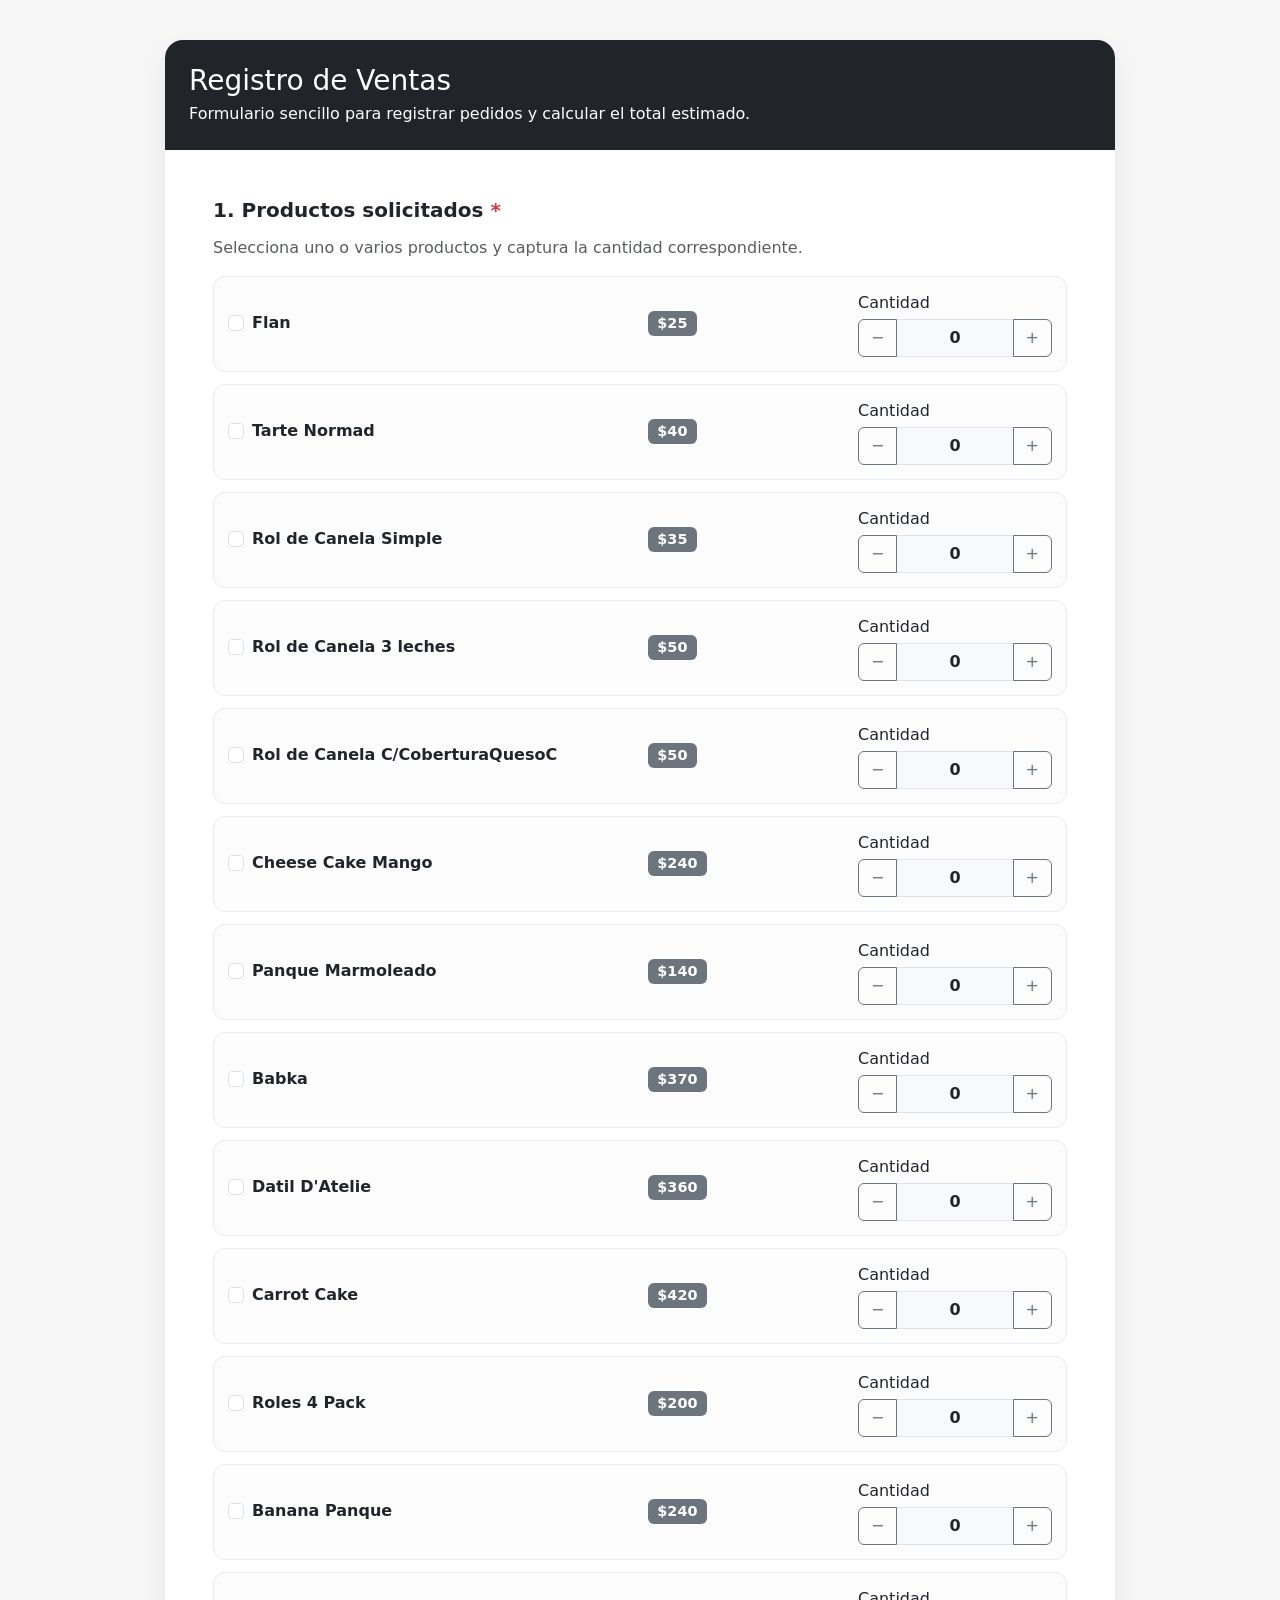
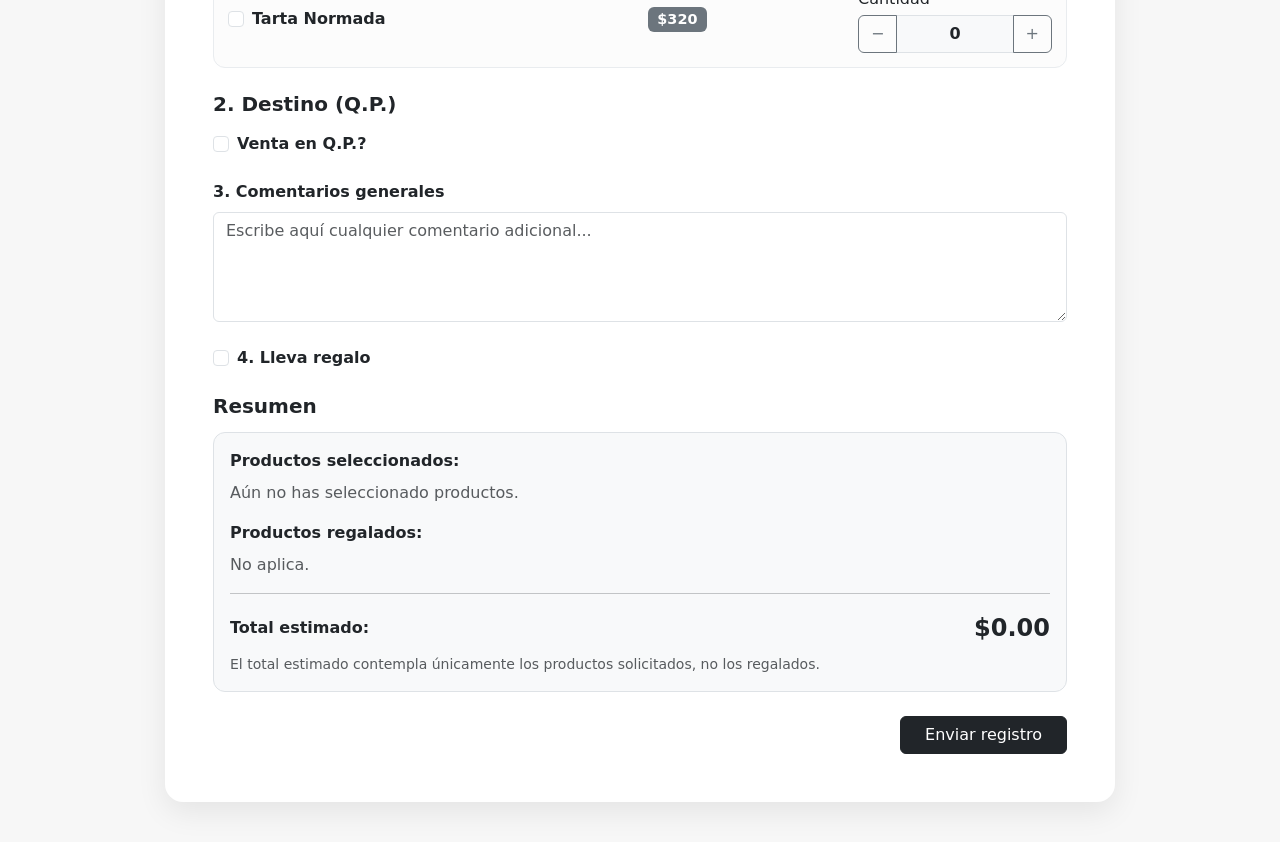
==== commit 6261ef55: "actualizamos el listado de productos por registrar en ventas" ====
--- a/provisional/internalServices/registro-ventas/index.html
+++ b/provisional/internalServices/registro-ventas/index.html
@@ -242,7 +242,14 @@
       { id: "rol_canela_simple", nombre: "Rol de Canela Simple", precio: 35 },
       { id: "rol_canela_3_leches", nombre: "Rol de Canela 3 leches", precio: 50 },
       { id: "rol_canela_cobertura_quesoc", nombre: "Rol de Canela C/CoberturaQuesoC", precio: 50 },
-      { id: "panque_marmoleado", nombre: "Panque Marmoleado", precio: 140 }
+      { id: "cheese_cake_mango", nombre: "Cheese Cake Mango", precio: 240 },
+      { id: "panque_marmoleado", nombre: "Panque Marmoleado", precio: 140 },
+      { id: "babka", nombre: "Babka", precio: 370 },
+      { id: "datil_d_atelie", nombre: "Datil D'Atelie", precio: 360 },
+      { id: "carrot_cake", nombre: "Carrot Cake", precio: 420 },
+      { id: "roles_canela", nombre: "Roles 4 Pack", precio: 200 },
+      { id: "banana_panque", nombre: "Banana Panque", precio: 240 },
+      { id: "tarta_normand", nombre: "Tarta Normada", precio: 320 }
     ];
 
     const productsContainer = document.getElementById("productsContainer");
